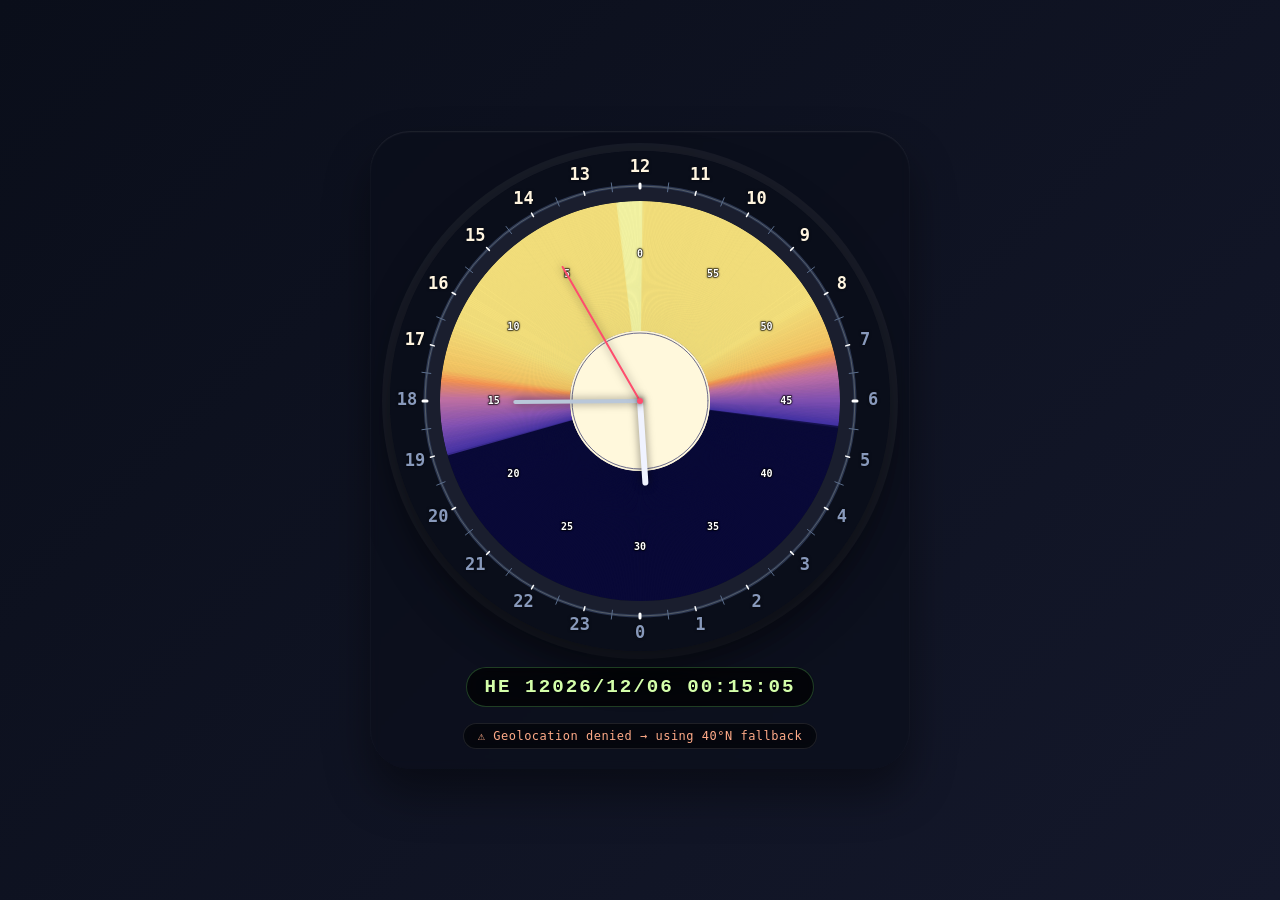
==== index.html @ c86a55dd "first commit" ====
<!DOCTYPE html>
<html lang="en">
<head>
    <meta charset="UTF-8">
    <meta name="viewport" content="width=device-width, initial-scale=1.0, user-scalable=no">
    <title>24h Counterclockwise Clock | Holocene Era</title>
    <link rel="stylesheet" href="style.css">
</head>
<body>
    <div class="clock-container">
        <canvas id="clockCanvas" width="500" height="500"></canvas>
        <div class="holocene-timestamp" id="timestamp">HE 12000/00/00 00:00:00</div>
        <div class="clock-status" id="clockStatus">
            <span id="statusMessage">Loading clock...</span>
        </div>
    </div>
    <script src="clock.js"></script>
</body>
</html>
---- style.css ----
* {
    margin: 0;
    padding: 0;
    box-sizing: border-box;
}

body {
    background: linear-gradient(135deg, #0a0e1a 0%, #14182b 100%);
    min-height: 100vh;
    display: flex;
    justify-content: center;
    align-items: center;
    font-family: 'Segoe UI', 'Roboto', 'Courier New', monospace;
    padding: 20px;
}

.clock-container {
    display: flex;
    flex-direction: column;
    align-items: center;
    gap: 16px;
    padding: 20px;
    background: rgba(10, 14, 26, 0.6);
    border-radius: 40px;
    backdrop-filter: blur(4px);
    box-shadow: 0 25px 45px rgba(0, 0, 0, 0.4), inset 0 1px 2px rgba(255, 255, 255, 0.1);
}

#clockCanvas {
    display: block;
    width: 100%;
    height: auto;
    max-width: 600px;
    border-radius: 50%;
    box-shadow: 0 20px 35px rgba(0, 0, 0, 0.5), 0 0 0 8px rgba(255, 255, 255, 0.05);
    transition: all 0.2s ease;
}

.holocene-timestamp {
    font-family: 'Courier New', 'Fira Code', monospace;
    font-size: 1.2rem;
    font-weight: bold;
    letter-spacing: 2px;
    background: rgba(0, 0, 0, 0.65);
    backdrop-filter: blur(8px);
    padding: 8px 18px;
    border-radius: 60px;
    color: #d4ffaa;
    text-shadow: 0 0 5px rgba(0, 0, 0, 0.5);
    border: 1px solid rgba(100, 200, 100, 0.3);
    text-align: center;
}

.clock-status {
    background: rgba(0, 0, 0, 0.5);
    backdrop-filter: blur(4px);
    padding: 5px 14px;
    border-radius: 40px;
    font-size: 0.75rem;
    font-weight: 500;
    letter-spacing: 0.5px;
    color: #aaa;
    border: 1px solid rgba(255, 255, 255, 0.1);
    text-align: center;
    font-family: monospace;
}

#statusMessage {
    transition: color 0.2s;
}

@media (max-width: 550px) {
    .clock-container {
        padding: 12px;
        gap: 12px;
    }
    .holocene-timestamp {
        font-size: 0.85rem;
        padding: 5px 12px;
        letter-spacing: 1px;
    }
    .clock-status {
        font-size: 0.65rem;
        padding: 4px 10px;
    }
}
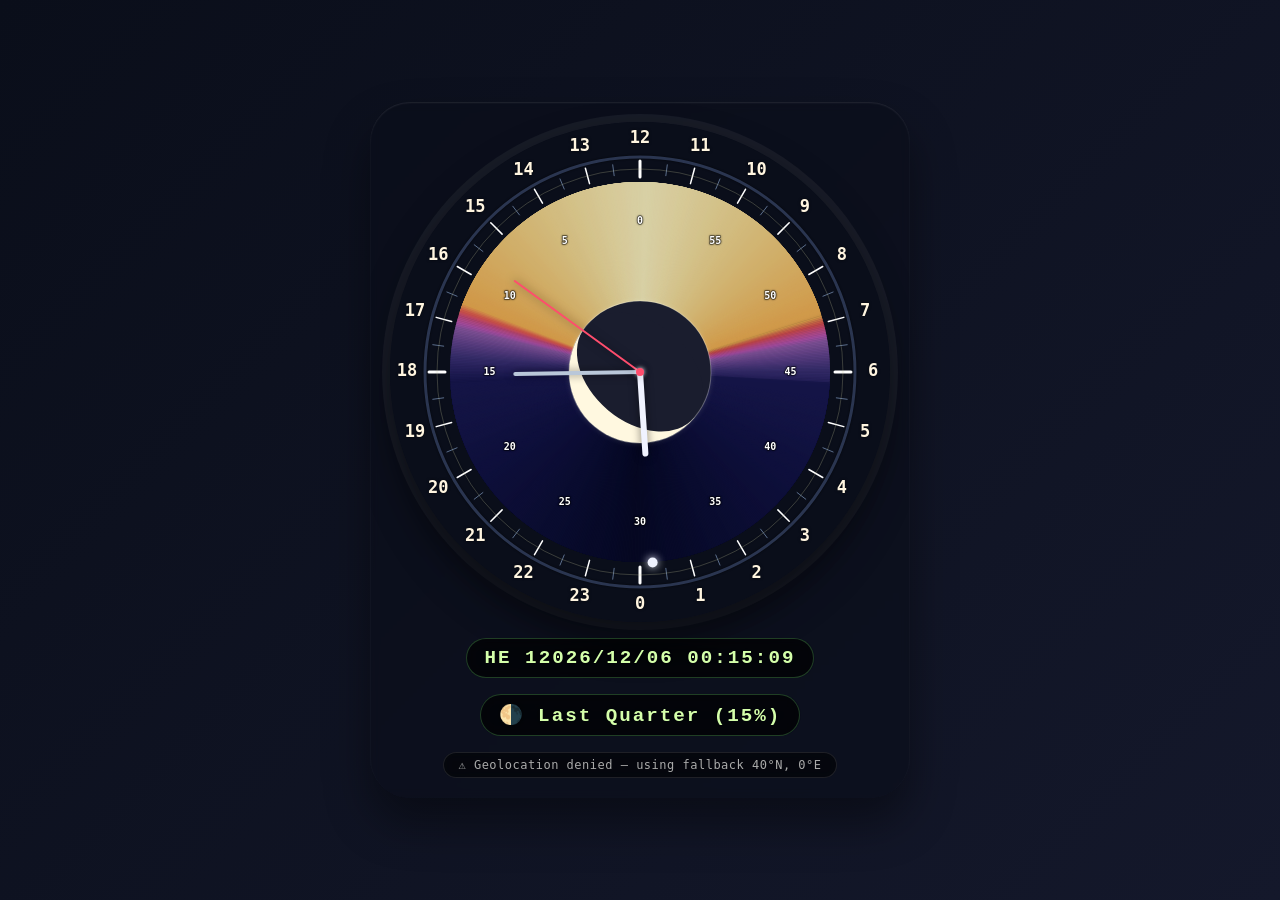
==== commit ebdc36f9: "made oop, and corrected day/night and moonphases" ====
--- a/index.html
+++ b/index.html
@@ -10,10 +10,14 @@
     <div class="clock-container">
         <canvas id="clockCanvas" width="500" height="500"></canvas>
         <div class="holocene-timestamp" id="timestamp">HE 12000/00/00 00:00:00</div>
+        <div class="holocene-timestamp" id="moonPhase">🌑 New Moon</div>
         <div class="clock-status" id="clockStatus">
             <span id="statusMessage">Loading clock...</span>
         </div>
     </div>
+    
+    <script src="moonphase.js"></script>
+    <script src="astro.js"></script>
     <script src="clock.js"></script>
 </body>
 </html>
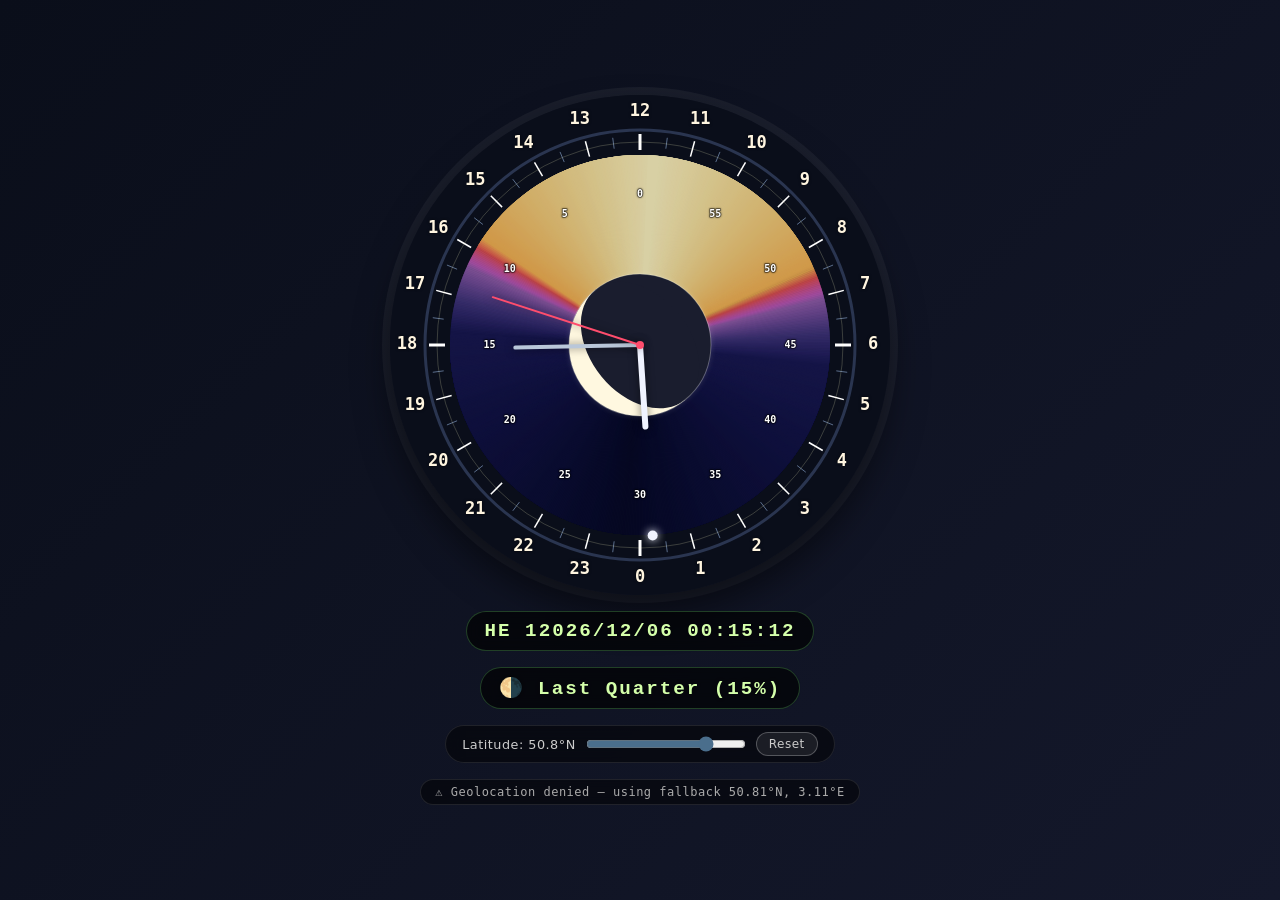
==== commit 93bb7fc9: "added latitude slider, split css and corrected errors in astro.js and clock.js (edge cases)." ====
--- a/index.html
+++ b/index.html
@@ -5,12 +5,21 @@
     <meta name="viewport" content="width=device-width, initial-scale=1.0, user-scalable=no">
     <title>24h Counterclockwise Clock | Holocene Era</title>
     <link rel="stylesheet" href="style.css">
+    <link rel="stylesheet" href="clock.css"> 
 </head>
 <body>
     <div class="clock-container">
-        <canvas id="clockCanvas" width="500" height="500"></canvas>
-        <div class="holocene-timestamp" id="timestamp">HE 12000/00/00 00:00:00</div>
-        <div class="holocene-timestamp" id="moonPhase">🌑 New Moon</div>
+        <canvas id="clockCanvas" width="520" height="520"></canvas>
+        <div class="clock-label" id="timestamp">HE 12000/00/00 00:00:00</div>
+        <div class="clock-label" id="moonPhase">🌑 New Moon</div>
+        
+        <!-- Latitude explorer -->
+        <div class="latitude-control" id="latitudeControl">
+            <label for="latSlider" id="latLabel">Latitude: 50.8°N</label>
+            <input type="range" id="latSlider" min="-90" max="90" value="50.8" step="0.1">
+            <button id="latReset">Reset</button>
+        </div>
+        
         <div class="clock-status" id="clockStatus">
             <span id="statusMessage">Loading clock...</span>
         </div>
--- a/style.css
+++ b/style.css
@@ -20,53 +20,6 @@
     align-items: center;
     gap: 16px;
     padding: 20px;
-    background: rgba(10, 14, 26, 0.6);
-    border-radius: 40px;
-    backdrop-filter: blur(4px);
-    box-shadow: 0 25px 45px rgba(0, 0, 0, 0.4), inset 0 1px 2px rgba(255, 255, 255, 0.1);
-}
-
-#clockCanvas {
-    display: block;
-    width: 100%;
-    height: auto;
-    max-width: 600px;
-    border-radius: 50%;
-    box-shadow: 0 20px 35px rgba(0, 0, 0, 0.5), 0 0 0 8px rgba(255, 255, 255, 0.05);
-    transition: all 0.2s ease;
-}
-
-.holocene-timestamp {
-    font-family: 'Courier New', 'Fira Code', monospace;
-    font-size: 1.2rem;
-    font-weight: bold;
-    letter-spacing: 2px;
-    background: rgba(0, 0, 0, 0.65);
-    backdrop-filter: blur(8px);
-    padding: 8px 18px;
-    border-radius: 60px;
-    color: #d4ffaa;
-    text-shadow: 0 0 5px rgba(0, 0, 0, 0.5);
-    border: 1px solid rgba(100, 200, 100, 0.3);
-    text-align: center;
-}
-
-.clock-status {
-    background: rgba(0, 0, 0, 0.5);
-    backdrop-filter: blur(4px);
-    padding: 5px 14px;
-    border-radius: 40px;
-    font-size: 0.75rem;
-    font-weight: 500;
-    letter-spacing: 0.5px;
-    color: #aaa;
-    border: 1px solid rgba(255, 255, 255, 0.1);
-    text-align: center;
-    font-family: monospace;
-}
-
-#statusMessage {
-    transition: color 0.2s;
 }
 
 @media (max-width: 550px) {
@@ -74,13 +27,4 @@
         padding: 12px;
         gap: 12px;
     }
-    .holocene-timestamp {
-        font-size: 0.85rem;
-        padding: 5px 12px;
-        letter-spacing: 1px;
-    }
-    .clock-status {
-        font-size: 0.65rem;
-        padding: 4px 10px;
-    }
 }
--- a/clock.css
+++ b/clock.css
@@ -0,0 +1,116 @@
+#clockCanvas {
+    display: block;
+    width: 100%;
+    height: auto;
+    max-width: 600px;
+    border-radius: 50%;
+    box-shadow: 0 20px 35px rgba(0, 0, 0, 0.5), 0 0 0 8px rgba(255, 255, 255, 0.05);
+    transition: all 0.2s ease;
+}
+
+.clock-label {
+    font-family: 'Courier New', 'Fira Code', monospace;
+    font-size: 1.2rem;
+    font-weight: bold;
+    letter-spacing: 2px;
+    background: rgba(0, 0, 0, 0.65);
+    backdrop-filter: blur(8px);
+    padding: 8px 18px;
+    border-radius: 60px;
+    color: #d4ffaa;
+    text-shadow: 0 0 5px rgba(0, 0, 0, 0.5);
+    border: 1px solid rgba(100, 200, 100, 0.3);
+    text-align: center;
+}
+
+.clock-status {
+    background: rgba(0, 0, 0, 0.5);
+    backdrop-filter: blur(4px);
+    padding: 5px 14px;
+    border-radius: 40px;
+    font-size: 0.75rem;
+    font-weight: 500;
+    letter-spacing: 0.5px;
+    color: #aaa;
+    border: 1px solid rgba(255, 255, 255, 0.1);
+    text-align: center;
+    font-family: monospace;
+}
+
+#statusMessage {
+    transition: color 0.2s;
+}
+
+.latitude-control {
+    display: flex;
+    align-items: center;
+    gap: 10px;
+    background: rgba(0, 0, 0, 0.5);
+    backdrop-filter: blur(8px);
+    padding: 6px 16px;
+    border-radius: 40px;
+    border: 1px solid rgba(255, 255, 255, 0.1);
+    font-family: 'Segoe UI', system-ui, sans-serif;
+}
+
+.latitude-control label {
+    font-size: 0.8rem;
+    font-weight: 500;
+    color: #ccc;
+    min-width: 100px;
+    text-align: right;
+    letter-spacing: 0.5px;
+    cursor: default;
+    user-select: none;
+}
+
+.latitude-control input[type="range"] {
+    width: 160px;
+    accent-color: #4a6e8c;
+    cursor: pointer;
+    background: transparent;
+}
+
+.latitude-control button {
+    font-size: 0.75rem;
+    padding: 4px 12px;
+    border-radius: 20px;
+    border: 1px solid rgba(255, 255, 255, 0.25);
+    background: rgba(255, 255, 255, 0.08);
+    color: #ccc;
+    cursor: pointer;
+    font-family: inherit;
+    letter-spacing: 0.5px;
+    transition: background 0.15s;
+}
+
+.latitude-control button:hover {
+    background: rgba(255, 255, 255, 0.18);
+}
+
+@media (max-width: 550px) {
+    .clock-label {
+        font-size: 0.85rem;
+        padding: 5px 12px;
+        letter-spacing: 1px;
+    }
+    .clock-status {
+        font-size: 0.65rem;
+        padding: 4px 10px;
+    }
+    .latitude-control {
+        padding: 5px 10px;
+        gap: 6px;
+    }
+    .latitude-control label {
+        font-size: 0.7rem;
+        min-width: 80px;
+    }
+    .latitude-control input[type="range"] {
+        width: 100px;
+    }
+    .latitude-control button {
+        font-size: 0.65rem;
+        padding: 3px 8px;
+    }
+}
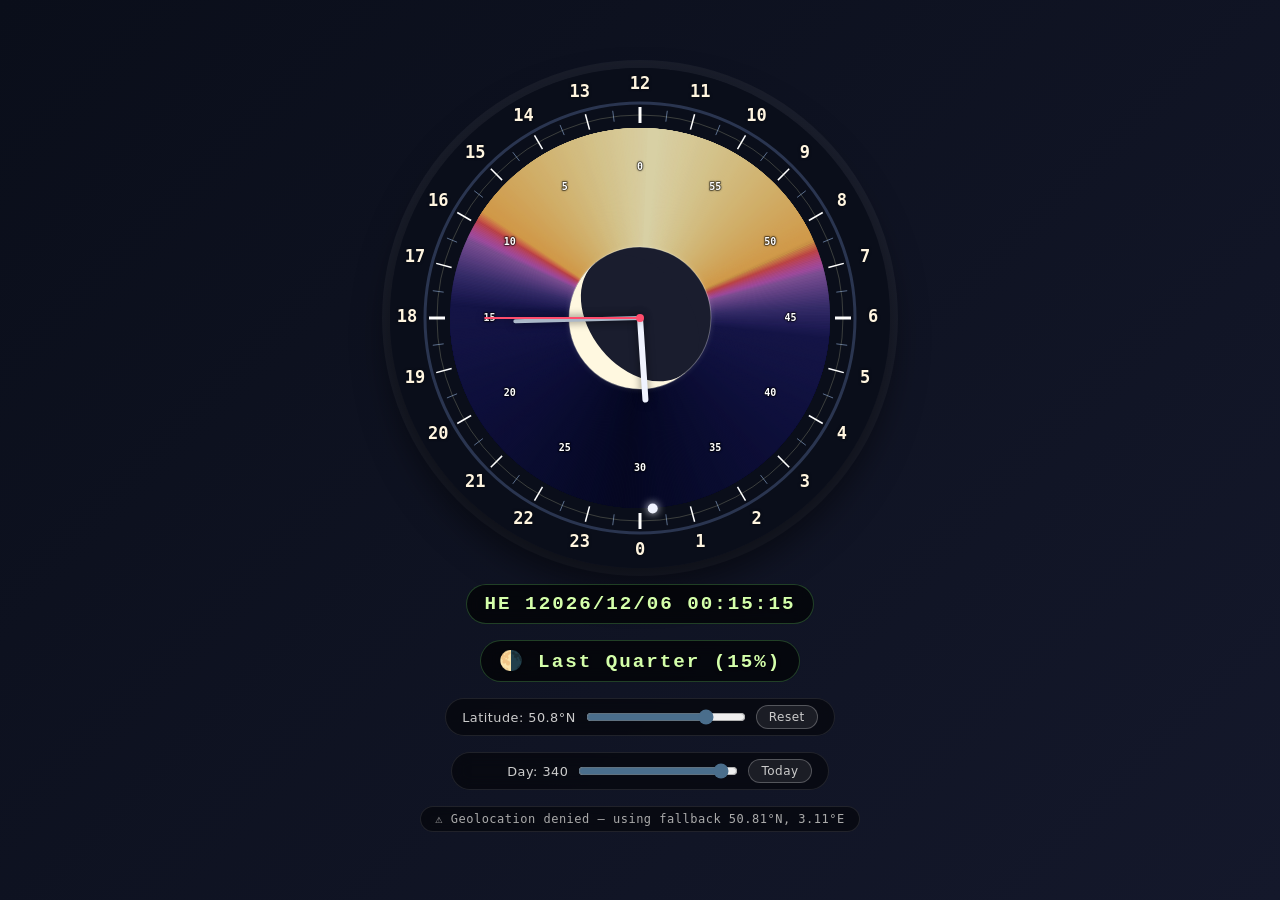
==== commit b4a10b1e: "added day slider" ====
--- a/index.html
+++ b/index.html
@@ -14,10 +14,17 @@
         <div class="clock-label" id="moonPhase">🌑 New Moon</div>
         
         <!-- Latitude explorer -->
-        <div class="latitude-control" id="latitudeControl">
+        <div class="slider-control" id="latitudeControl">
             <label for="latSlider" id="latLabel">Latitude: 50.8°N</label>
             <input type="range" id="latSlider" min="-90" max="90" value="50.8" step="0.1">
             <button id="latReset">Reset</button>
+        </div>
+
+        <!-- Day slider -->
+        <div class="slider-control" id="dayControl">
+            <label for="daySlider" id="dayLabel">Day: 172</label>
+            <input type="range" id="daySlider" min="1" max="365" value="172" step="1">
+            <button id="dayReset">Today</button>
         </div>
         
         <div class="clock-status" id="clockStatus">
--- a/clock.css
+++ b/clock.css
@@ -41,7 +41,7 @@
     transition: color 0.2s;
 }
 
-.latitude-control {
+.slider-control {
     display: flex;
     align-items: center;
     gap: 10px;
@@ -53,7 +53,7 @@
     font-family: 'Segoe UI', system-ui, sans-serif;
 }
 
-.latitude-control label {
+.slider-control label {
     font-size: 0.8rem;
     font-weight: 500;
     color: #ccc;
@@ -64,14 +64,14 @@
     user-select: none;
 }
 
-.latitude-control input[type="range"] {
+.slider-control input[type="range"] {
     width: 160px;
     accent-color: #4a6e8c;
     cursor: pointer;
     background: transparent;
 }
 
-.latitude-control button {
+.slider-control button {
     font-size: 0.75rem;
     padding: 4px 12px;
     border-radius: 20px;
@@ -84,7 +84,7 @@
     transition: background 0.15s;
 }
 
-.latitude-control button:hover {
+.slider-control button:hover {
     background: rgba(255, 255, 255, 0.18);
 }
 
@@ -98,18 +98,18 @@
         font-size: 0.65rem;
         padding: 4px 10px;
     }
-    .latitude-control {
+    .slider-control {
         padding: 5px 10px;
         gap: 6px;
     }
-    .latitude-control label {
+    .slider-control label {
         font-size: 0.7rem;
         min-width: 80px;
     }
-    .latitude-control input[type="range"] {
+    .slider-control input[type="range"] {
         width: 100px;
     }
-    .latitude-control button {
+    .slider-control button {
         font-size: 0.65rem;
         padding: 3px 8px;
     }
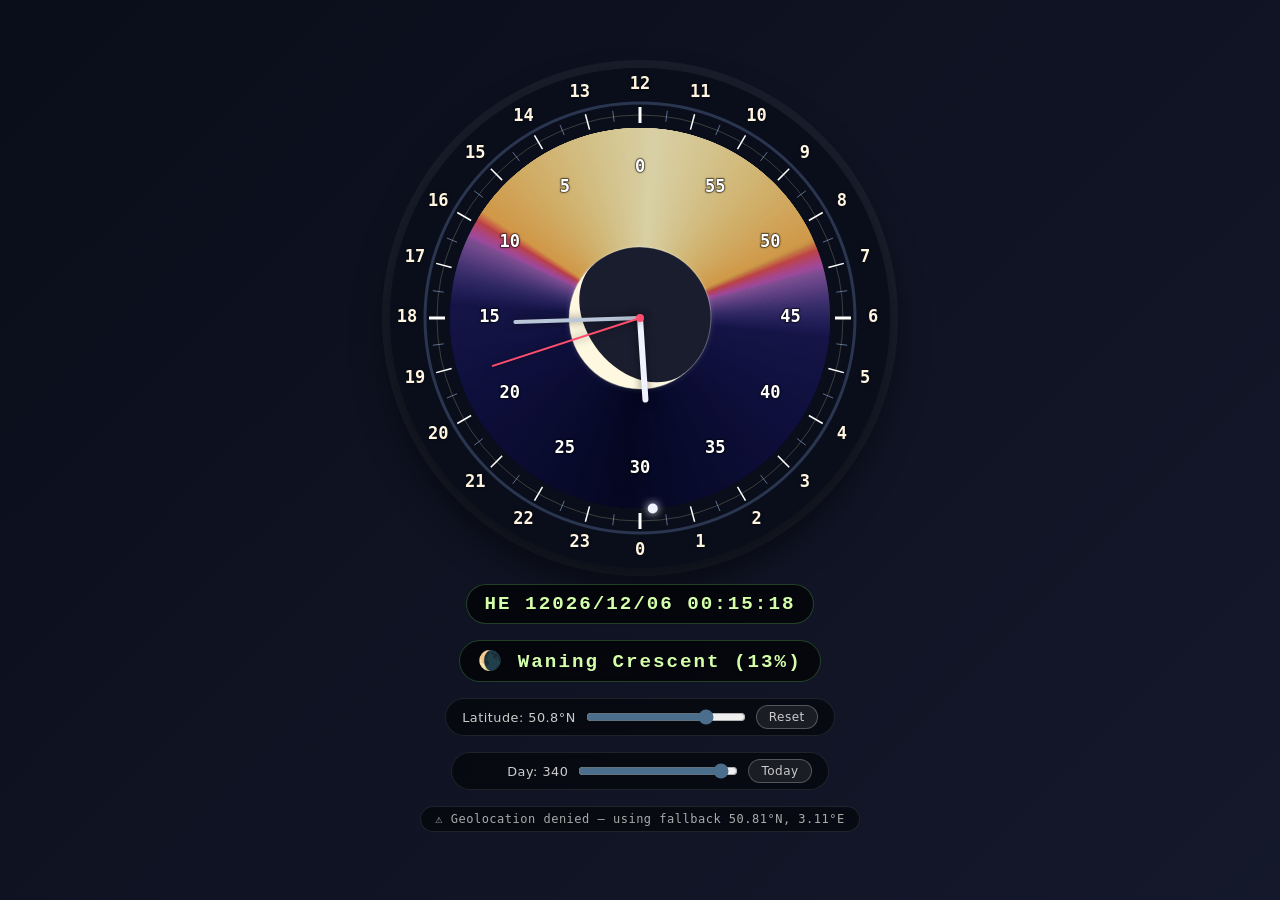
==== commit eafaf6ee: "made it more easily translatable and rolled moonphase into astro.js" ====
--- a/index.html
+++ b/index.html
@@ -3,6 +3,9 @@
 <head>
     <meta charset="UTF-8">
     <meta name="viewport" content="width=device-width, initial-scale=1.0, user-scalable=no">
+    <!-- TRANSLATION EXAMPLE (DUTCH)
+    <title>24-uurs Tegen de Klok in Klok | Holoceen Tijdperk</title>
+    -->
     <title>24h Counterclockwise Clock | Holocene Era</title>
     <link rel="stylesheet" href="style.css">
     <link rel="stylesheet" href="clock.css"> 
@@ -15,6 +18,9 @@
         
         <!-- Latitude explorer -->
         <div class="slider-control" id="latitudeControl">
+            <!-- TRANSLATION EXAMPLE (DUTCH)
+            <label for="latSlider" id="latLabel">Breedtegraad: 50.8°N</label>
+            -->
             <label for="latSlider" id="latLabel">Latitude: 50.8°N</label>
             <input type="range" id="latSlider" min="-90" max="90" value="50.8" step="0.1">
             <button id="latReset">Reset</button>
@@ -22,8 +28,14 @@
 
         <!-- Day slider -->
         <div class="slider-control" id="dayControl">
+            <!-- TRANSLATION EXAMPLE (DUTCH)
+            <label for="daySlider" id="dayLabel">Dag: 172</label>
+            -->
             <label for="daySlider" id="dayLabel">Day: 172</label>
             <input type="range" id="daySlider" min="1" max="365" value="172" step="1">
+            <!-- TRANSLATION EXAMPLE (DUTCH)
+            <button id="dayReset">Vandaag</button>
+            -->
             <button id="dayReset">Today</button>
         </div>
         
@@ -32,7 +44,6 @@
         </div>
     </div>
     
-    <script src="moonphase.js"></script>
     <script src="astro.js"></script>
     <script src="clock.js"></script>
 </body>
